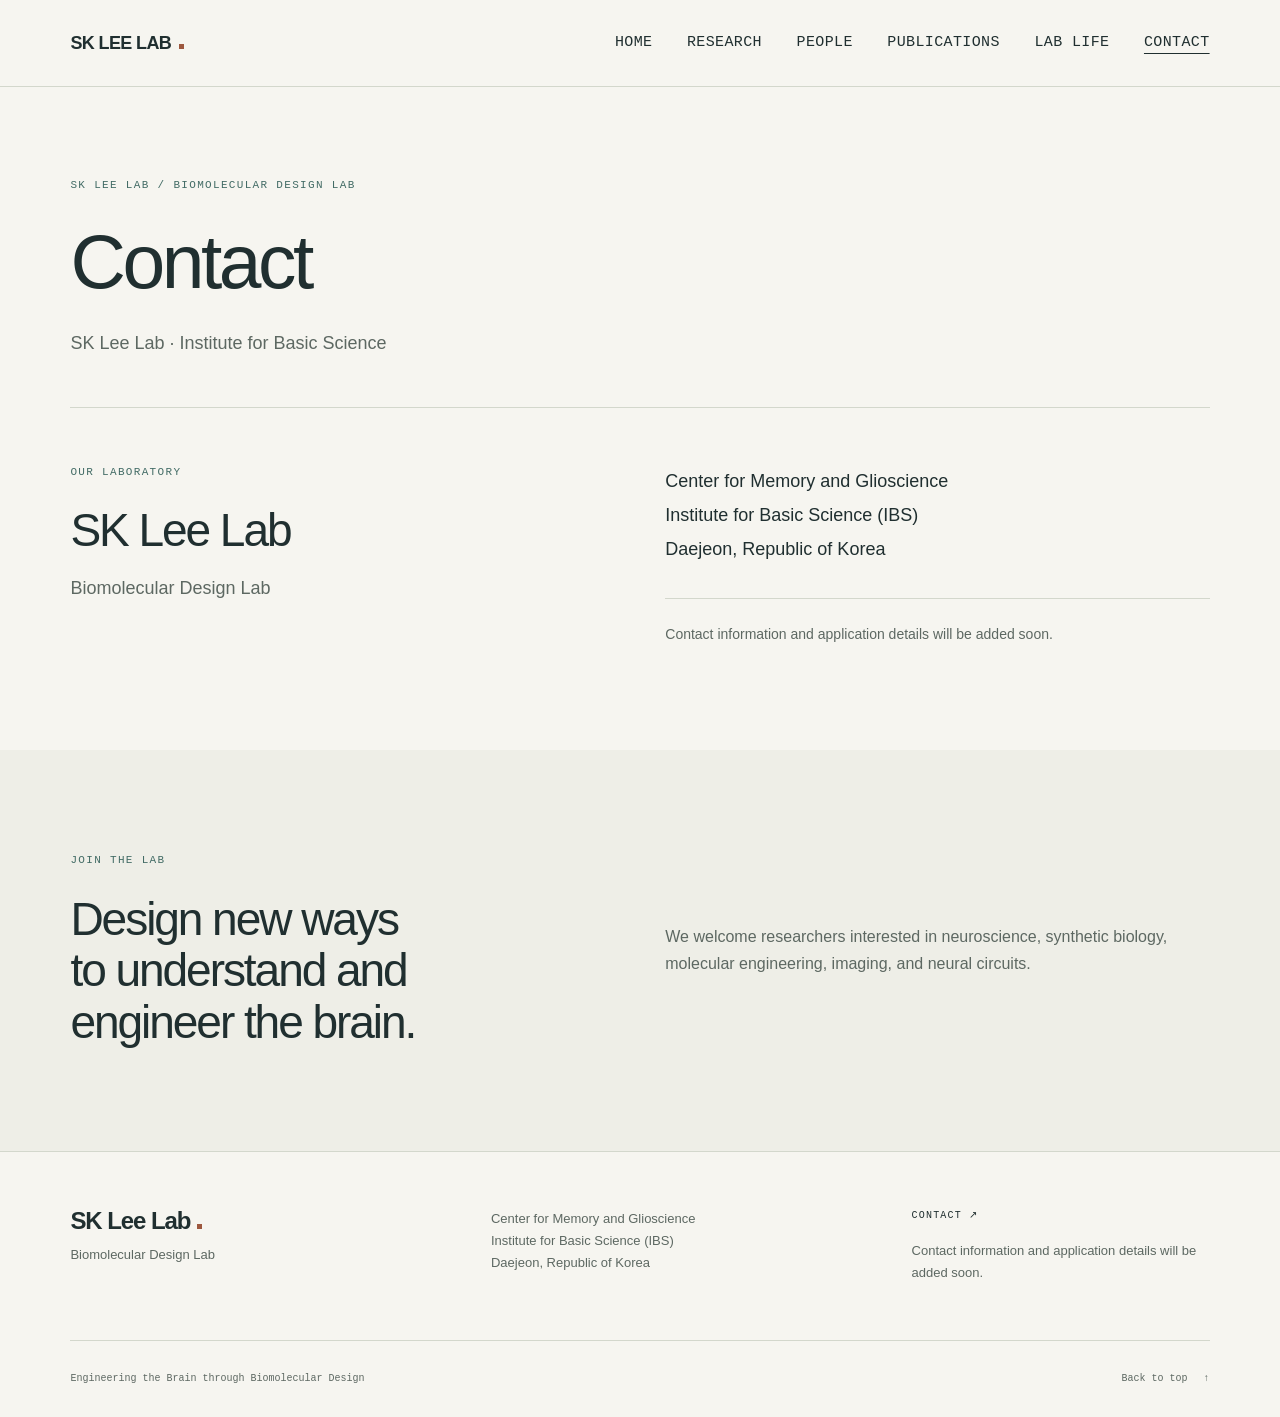
==== contact.html @ f3ffe291 "Publish six-page SK Lee Lab website" ====
<!doctype html>
<html lang="en">
  <head>
    <meta charset="utf-8">
    <meta name="viewport" content="width=device-width, initial-scale=1">
    <meta name="description" content="SK Lee Lab, Biomolecular Design Lab, Center for Memory and Glioscience, Institute for Basic Science (IBS), Daejeon, Republic of Korea.">
    <meta name="theme-color" content="#f6f5f0">
    <title>Contact | SK Lee Lab</title>
    <link rel="stylesheet" href="css/style.css">
  </head>
  <body id="top">
    <a class="skip-link" href="#main-content">Skip to content</a>
    <header class="site-header">
      <div class="container header-inner">
        <a class="wordmark" href="index.html" aria-label="SK Lee Lab home">SK LEE LAB<span class="brand-dot" aria-hidden="true"></span></a>
        <nav aria-label="Main navigation">
          <ul class="nav-list">
            <li><a href="index.html">Home</a></li>
            <li><a href="research.html">Research</a></li>
            <li><a href="people.html">People</a></li>
            <li><a href="publications.html">Publications</a></li>
            <li><a href="lab-life.html">Lab Life</a></li>
            <li><a href="contact.html" aria-current="page">Contact</a></li>
          </ul>
        </nav>
      </div>
    </header>

    <main id="main-content" tabindex="-1">
      <header class="page-intro container">
        <p class="eyebrow section-label">SK Lee Lab / Biomolecular Design Lab</p>
        <h1>Contact</h1>
        <p class="page-intro-description">SK Lee Lab · Institute for Basic Science</p>
      </header>

      <section class="section contact-section container" aria-labelledby="contact-title">
        <div class="editorial-grid">
          <div><p class="eyebrow section-label">Our laboratory</p><h2 id="contact-title">SK Lee Lab</h2><p class="contact-lab-name">Biomolecular Design Lab</p></div>
          <div class="contact-information">
            <address>Center for Memory and Glioscience<br>Institute for Basic Science (IBS)<br>Daejeon, Republic of Korea</address>
            <p class="contact-note">Contact information and application details will be added soon.</p>
          </div>
        </div>
      </section>
      <section class="section contact-join" aria-labelledby="contact-join-title">
        <div class="container editorial-grid">
          <div><p class="eyebrow section-label">Join the lab</p><h2 id="contact-join-title">Design new ways to understand and engineer the brain.</h2></div>
          <p>We welcome researchers interested in neuroscience, synthetic biology, molecular engineering, imaging, and neural circuits.</p>
        </div>
      </section>
    </main>

    <footer class="site-footer" id="site-footer" aria-labelledby="footer-title">
      <div class="container footer-grid">
        <div><h2 id="footer-title">SK Lee Lab<span class="brand-dot" aria-hidden="true"></span></h2><p>Biomolecular Design Lab</p></div>
        <address>Center for Memory and Glioscience<br>Institute for Basic Science (IBS)<br>Daejeon, Republic of Korea</address>
        <div class="footer-contact"><p class="eyebrow"><a href="contact.html">Contact <span aria-hidden="true">↗</span></a></p><p>Contact information and application details will be added soon.</p></div>
      </div>
      <div class="container footer-bottom"><p>Engineering the Brain through Biomolecular Design</p><a href="#top">Back to top <span aria-hidden="true">↑</span></a></div>
    </footer>
  </body>
</html>
---- css/style.css ----
/* 1. Design tokens and document defaults */
:root {
  color-scheme: light;
  --paper: #f6f5f0;
  --paper-deep: #eeeee7;
  --ink: #202f30;
  --muted: #5d6862;
  --line: #d3d7cc;
  --teal: #426b65;
  --clay: #9d583f;
  --lab-mark-size: 5px;
  --olive: #69724b;
  --dark: #203332;
  --font-sans: "Segoe UI", -apple-system, BlinkMacSystemFont, Arial, sans-serif;
  --font-mono: "SFMono-Regular", Consolas, "Liberation Mono", monospace;
  --page-gutter: clamp(1.25rem, 5.5vw, 6rem);
  --section-space: clamp(4.5rem, 8vw, 8rem);
  --anchor-offset: 7rem;
  font-family: var(--font-sans);
  color: var(--ink);
  background: var(--paper);
  font-synthesis: none;
}

*, *::before, *::after { box-sizing: border-box; }
html { scroll-behavior: smooth; scroll-padding-top: var(--anchor-offset); }
body { margin: 0; font-size: 1rem; line-height: 1.7; }
::selection { color: var(--paper); background: var(--teal); }
h1, h2, h3, p, figure, dl, dd { margin: 0; }
h1, h2, h3 { text-wrap: balance; }
h1, h2 { font-weight: 400; letter-spacing: -0.045em; line-height: 1.12; }
h2 { font-size: clamp(2.1rem, 3.6vw, 3.25rem); }
h3 { font-weight: 500; line-height: 1.3; }
p { text-wrap: pretty; }
a { color: inherit; text-decoration: none; }
a, summary { -webkit-tap-highlight-color: transparent; touch-action: manipulation; }
a:focus-visible, summary:focus-visible { outline: 2px solid var(--clay); outline-offset: 6px; }
svg { display: block; max-width: 100%; height: auto; }
sup { font-size: 0.7em; }

/* 2. Shared layout and typography */
.container { width: min(100% - var(--page-gutter) * 2, 1320px); margin-inline: auto; }
.section { padding-block: var(--section-space); }
.eyebrow { font-family: var(--font-mono); font-size: 0.6875rem; line-height: 1.6; font-weight: 400; letter-spacing: 0.12em; text-transform: uppercase; }
.section-label { margin-bottom: 1.5rem; color: var(--teal); }
.editorial-grid { display: grid; grid-template-columns: 0.95fr 1.05fr; gap: clamp(3rem, 8vw, 8rem); }
.prose p + p { margin-top: 1.25rem; }
.prose p { color: var(--muted); }
.text-link { display: inline-flex; align-items: center; justify-content: space-between; gap: 1.75rem; width: fit-content; min-height: 44px; padding-block: 0.65rem; border-bottom: 1px solid currentColor; font-family: var(--font-mono); font-size: 0.6875rem; font-weight: 500; line-height: 1.5; letter-spacing: 0.07em; text-transform: uppercase; transition: color 160ms ease; }
.text-link span, .button span { font-family: var(--font-sans); font-size: 1.25rem; font-weight: 400; line-height: 1; }
.text-link:hover { color: var(--clay); }
.button { display: inline-flex; align-items: center; justify-content: space-between; gap: 2rem; min-height: 48px; padding: 0.85rem 1.35rem; border: 1px solid transparent; font-family: var(--font-mono); font-size: 0.6875rem; line-height: 1.5; letter-spacing: 0.07em; text-transform: uppercase; transition: background-color 160ms ease, color 160ms ease; }
.button-dark { color: var(--paper); background: var(--ink); }
.button-dark:hover { background: var(--teal); }
.button-light { color: var(--dark); background: var(--paper); }
.button-light:hover { background: #d9e1d2; }
.button-row { display: flex; flex-wrap: wrap; align-items: center; gap: 1rem 1.75rem; margin-top: 2rem; }
.skip-link { position: fixed; top: 0.75rem; left: 1rem; z-index: 20; padding: 0.75rem 1rem; color: var(--paper); background: var(--ink); transform: translateY(-180%); }
.skip-link:focus { transform: translateY(0); }

/* 3. Header: all anchor links stay available without JavaScript */
.site-header { position: sticky; top: 0; z-index: 10; background: var(--paper); border-bottom: 1px solid var(--line); }
.header-inner { display: flex; align-items: center; justify-content: space-between; gap: 2rem; min-height: 86px; }
.wordmark { display: inline-flex; align-items: baseline; gap: 0.4rem; padding-block: 0.5rem; font-size: 1.125rem; font-weight: 650; line-height: 1.5; letter-spacing: -0.035em; white-space: nowrap; }
/* The rust square marks the lab identity, its philosophy, and engineered interfaces. */
.brand-dot { display: inline-block; width: var(--lab-mark-size); height: var(--lab-mark-size); flex-shrink: 0; margin-left: 0.1rem; background: var(--clay); }
.nav-list { display: flex; flex-wrap: wrap; gap: clamp(1.1rem, 2.7vw, 2.5rem); margin: 0; padding: 0; list-style: none; }
.nav-list a { display: flex; align-items: center; min-height: 44px; font-family: var(--font-mono); font-size: 0.6875rem; letter-spacing: 0.055em; text-transform: uppercase; transition: color 160ms ease; }
.nav-list a:hover { color: var(--clay); }

/* 4. Hero and original cellular illustration */
.hero { display: flex; flex-direction: column; justify-content: space-between; min-height: calc(100vh - 86px); min-height: calc(100svh - 86px); }
.hero-layout { --figure-overlap: clamp(0rem, calc(8vw - 5rem), 3rem); flex: 1; display: grid; grid-template-columns: minmax(0, 1.7fr) minmax(0, 1fr); align-items: center; gap: 0; padding-block: clamp(3rem, 5vw, 5.5rem); }
.hero-copy { position: relative; z-index: 1; min-width: 0; }
.hero-copy > .eyebrow { display: flex; align-items: center; gap: 0.75rem; margin-bottom: 1.75rem; color: var(--muted); }
.tiny-line { width: 1.5rem; height: 1px; flex-shrink: 0; background: var(--teal); }
.hero h1 { font-size: clamp(3rem, 4.05vw, 4.125rem); line-height: 1.12; }
.headline-primary { display: block; }
.headline-secondary { display: block; color: var(--teal); }
.hero-description { max-width: 28rem; margin-top: 2rem; color: var(--muted); font-size: 1.0625rem; line-height: 1.7; }
.hero-copy > .text-link { margin-top: 1.5rem; }
.hero-figure { width: calc(100% + var(--figure-overlap)); min-width: 0; margin-left: calc(-1 * var(--figure-overlap)); padding-top: 4rem; }
.network-art { width: 100%; }
.interface-mark { fill: var(--clay); }
.art-label { font-family: var(--font-mono); font-size: 9px; letter-spacing: 1px; }
figcaption { display: flex; gap: 0.75rem; align-items: baseline; color: var(--muted); font-family: var(--font-mono); font-size: 0.625rem; line-height: 1.6; }
.hero-figure figcaption { justify-content: center; margin-top: 0.5rem; }
.figure-index { flex-shrink: 0; letter-spacing: 0.05em; }
.hero-bottom { display: flex; justify-content: space-between; align-items: center; gap: 1.5rem; padding-block: 1.35rem; border-top: 1px solid var(--line); font-family: var(--font-mono); font-size: 0.625rem; line-height: 1.6; letter-spacing: 0.1em; text-transform: uppercase; }
.hero-philosophy { display: flex; flex-wrap: wrap; align-items: center; gap: 0.75rem 2.25rem; }
.philosophy-label { display: flex; align-items: center; gap: 0.65rem; color: var(--muted); font-size: 0.5625rem; }
.philosophy-label .brand-dot { margin: 0; }
.philosophy-sequence { display: flex; align-items: center; gap: clamp(0.65rem, 1.6vw, 1.5rem); font-size: 0.6875rem; letter-spacing: 0.1em; }
.philosophy-sequence .sequence-arrow { color: var(--clay); font-size: 1rem; line-height: 1; }
.hero-bottom a { display: flex; align-items: center; gap: 1rem; min-height: 44px; color: var(--muted); }

/* 5. Vision and Visualize → Control → Remodel progression */
.vision-section { background: var(--paper-deep); }
.vision-copy { padding-top: 2.5rem; }
.vision-copy .lead { color: var(--ink); font-size: 1.25rem; line-height: 1.65; }
.philosophy-list { display: grid; grid-template-columns: repeat(3, minmax(0, 1fr)); gap: 2.5rem; margin: 3.5rem 0 0; padding: 0; list-style: none; }
.philosophy-item { --concept-color: var(--teal); display: flex; flex-direction: column; border-top: 2px solid var(--concept-color); padding-top: 1.15rem; }
.philosophy-item.control { --concept-color: var(--olive); }
.philosophy-item.remodel { --concept-color: var(--clay); }
.concept-top { display: flex; justify-content: space-between; align-items: center; margin-bottom: 1.8rem; color: var(--concept-color); }
.concept-number { font-family: var(--font-mono); font-size: 0.75rem; }
.progress-arrow, .concept-end { font-size: 1.5rem; line-height: 1; }
.philosophy-item h3 { color: var(--concept-color); font-size: 1.05rem; font-weight: 600; letter-spacing: 0.09em; text-transform: uppercase; }
.philosophy-item .concept-claim { margin-top: 0.85rem; margin-bottom: 1rem; color: var(--ink); font-size: 1.45rem; letter-spacing: -0.025em; }
.philosophy-item > p { color: var(--muted); font-size: 0.9375rem; }
.example-list { display: flex; flex-direction: column; gap: 0.6rem; margin: 1.75rem 0 0; padding: 0; list-style: none; }
.example-list li { display: flex; align-items: baseline; gap: 0.65rem; font-family: var(--font-mono); font-size: 0.875rem; }
.example-list li::before { content: "+"; color: var(--concept-color); }
.research-category { margin: 0; color: var(--concept-color); font-size: 1rem; font-weight: 600; line-height: 1.5; }
.research-subcategories { display: grid; gap: 1rem; margin-top: 1rem; padding-left: 0.875rem; border-left: 1px solid var(--line); }
.research-subcategories dt { color: var(--muted); font-size: 0.75rem; line-height: 1.5; letter-spacing: 0.04em; text-transform: uppercase; }
.research-subcategories dd { margin-top: 0.25rem; font-size: 0.875rem; line-height: 1.6; }

/* 6. Featured SynTrogo research */
.featured-section { color: var(--paper); background: var(--dark); }
.featured-section .section-label { color: #bbccb9; }
.featured-section h2 { max-width: 55rem; font-size: clamp(2.4rem, 4.5vw, 4.5rem); }
.featured-section h2 span { color: #b3c5a5; }
.featured-grid { display: grid; grid-template-columns: 1.2fr 1fr; gap: clamp(2.5rem, 6vw, 6rem); align-items: center; margin-top: 3.5rem; }
.synapse-figure { min-width: 0; }
.synapse-figure svg { width: 100%; }
.synapse-figure figcaption { margin-top: 1.5rem; color: #b6c4ba; }
.schematic-label { font-family: var(--font-mono); font-size: 11px; letter-spacing: 0.6px; }
.featured-copy h3 { margin-bottom: 1.5rem; font-size: 1.5rem; letter-spacing: -0.025em; }
.featured-copy h3 span { display: block; margin-top: 0.3rem; color: #b3c5a5; }
.featured-copy p { color: #c6d1c8; font-size: 0.9375rem; }
.featured-copy .link-note { margin-top: 1rem; color: #b6c4ba; font-size: 0.75rem; }
.featured-section .text-link:hover { color: #dfb194; }
.featured-section a:focus-visible { outline-color: #dfb194; }

/* 7. Biological scales */
.section-heading-row { display: grid; grid-template-columns: 1fr 1fr; gap: 4rem; align-items: end; }
.section-heading-row > p { max-width: 36rem; color: var(--muted); }
.scale-list { display: grid; grid-template-columns: repeat(6, minmax(0, 1fr)); margin: 4rem 0 0; padding: 0; list-style: none; }
.scale-list li { position: relative; border-top: 1px solid var(--line); padding: 1.5rem 1.25rem 0 0; }
.scale-list li::before { content: ""; position: absolute; top: -4px; left: 0; width: 7px; height: 7px; border-radius: 50%; background: var(--teal); }
.scale-list li:not(:last-child)::after { content: "→"; position: absolute; right: 1.1rem; top: -0.9rem; padding-inline: 0.35rem; color: var(--teal); background: var(--paper); font-size: 1rem; }
.scale-index { color: var(--muted); font-family: var(--font-mono); font-size: 0.625rem; }
.scale-list h3 { margin-top: 1.1rem; font-size: 0.75rem; font-weight: 600; letter-spacing: 0.06em; text-transform: uppercase; }
.scale-list p { max-width: 10rem; margin-top: 0.55rem; color: var(--muted); font-size: 0.8125rem; }

/* 8. Editorial technology and publication lists */
.technologies-section { border-block: 1px solid var(--line); background: var(--paper-deep); }
.technology-list > div { padding-block: 1.6rem; border-top: 1px solid #c7cdbf; }
.technology-list > div:first-child { padding-top: 0; border-top: 0; }
.technology-list > div:last-child { padding-bottom: 0; }
.technology-list dt { display: flex; gap: 1.5rem; align-items: baseline; font-size: clamp(1.1rem, 2vw, 1.5rem); line-height: 1.4; letter-spacing: -0.025em; }
.technology-number { width: 1.25rem; flex-shrink: 0; color: var(--teal); font-family: var(--font-mono); font-size: 0.625rem; letter-spacing: 0; }
.technology-list dd { margin-top: 0.45rem; margin-left: 2.75rem; color: var(--muted); font-size: 0.875rem; }
.publication-note { margin-top: 1rem; color: var(--muted); font-size: 0.8125rem; }
/* Keep the archive controls visible while the document's publication list scrolls. */
.publication-document { --publication-header-height: 87px; --publication-toolbar-height: 280px; scroll-padding-top: calc(var(--publication-header-height) + var(--publication-toolbar-height) + 20px); }
.publication-toolbar { position: sticky; top: var(--publication-header-height); z-index: 5; padding-top: 1rem; background: var(--paper); }
.publications-section .book-chapters-section { padding-block: var(--section-space) 0; }
.publication-years { display: flex; flex-wrap: wrap; gap: 0.25rem 1.5rem; margin-top: 1.75rem; padding-block: 1rem; border-block: 1px solid var(--line); }
.publication-years a { display: inline-flex; align-items: center; min-height: 44px; color: var(--teal); font-family: var(--font-mono); font-size: 0.875rem; }
.publication-years a:hover { color: var(--clay); text-decoration: underline; text-underline-offset: 0.3em; }
.publication-year-group { display: grid; grid-template-columns: 5rem minmax(0, 1fr); gap: 2rem; margin-top: 3rem; }
.publication-year-heading { margin: 0; padding-top: 1.6rem; color: var(--teal); font-family: var(--font-mono); font-size: 1.125rem; font-weight: 400; line-height: 1.5; }
.citation-list { margin: 0; padding: 0; list-style: none; }
.citation-list > li { display: grid; grid-template-columns: 2rem minmax(0, 1fr); gap: 1rem; padding-block: 1.5rem; border-top: 1px solid var(--line); }
.citation-list > li:last-child { border-bottom: 1px solid var(--line); }
.citation-number { padding-top: 0.25rem; color: var(--muted); font-family: var(--font-mono); font-size: 0.8125rem; }
.citation-content h4 { margin: 0; font-size: 1.1875rem; font-weight: 500; letter-spacing: -0.015em; line-height: 1.5; overflow-wrap: anywhere; }
.citation-content h4 a { text-decoration: underline; text-decoration-color: var(--line); text-decoration-thickness: 1px; text-underline-offset: 0.2em; }
.citation-content h4 a:hover { color: var(--teal); text-decoration-color: currentColor; }
.citation-authors { margin-top: 0.75rem; color: var(--muted); font-size: 0.9375rem; line-height: 1.75; }
.citation-journal { margin-top: 0.45rem; color: var(--teal); font-size: 0.9375rem; }
.citation-note { margin-top: 0.75rem; color: var(--clay); font-family: var(--font-mono); font-size: 0.8125rem; }
.book-chapters-section { padding-top: 0; }
.publication-list { margin: 2.5rem 0 1.75rem; padding: 0; list-style: none; }
.publication-list li { display: grid; grid-template-columns: 4rem 1.5fr 0.85fr 7.5rem; gap: 2rem; align-items: baseline; border-top: 1px solid var(--line); padding-block: 1.75rem; }
.publication-list li:last-child { border-bottom: 1px solid var(--line); }
.publication-year { color: var(--teal); font-family: var(--font-mono); font-size: 0.8125rem; }
.publication-list h3 { font-size: 1.125rem; line-height: 1.45; letter-spacing: -0.02em; }
.publication-list p { color: var(--muted); font-size: 0.875rem; font-style: italic; }
.publication-status { color: var(--muted); font-family: var(--font-mono); font-size: 0.625rem; }
.placeholder-details summary { cursor: pointer; list-style: none; }
.placeholder-details summary::-webkit-details-marker { display: none; }
.placeholder-details summary::marker { content: ""; }
.placeholder-details > p { max-width: 36rem; margin-top: 1rem; padding-left: 1rem; border-left: 2px solid var(--line); color: var(--muted); font-size: 0.875rem; }
.placeholder-details[open] summary span { transform: rotate(90deg); }
#technology-syntrogo:target, #publication-syntrogo:target { outline: 2px solid var(--teal); outline-offset: 8px; }

/* 9. Team, recruitment, and footer */
.pi-grid { display: grid; grid-template-columns: minmax(0, 0.65fr) minmax(0, 1.6fr); gap: clamp(2.5rem, 6vw, 6rem); align-items: start; }
.pi-portrait { max-width: 22rem; }
.pi-copy .section-label { font-size: 0.8125rem; letter-spacing: 0.055em; }
.pi-position { margin-top: 1.25rem; color: var(--teal); font-size: 1.125rem; font-weight: 500; }
.pi-affiliation { margin-top: 0.4rem; color: var(--muted); }
.pi-bio { max-width: 46rem; margin-top: 1.5rem; color: var(--muted); }
.pi-background { display: grid; grid-template-columns: 1fr 1.25fr; gap: 2rem; margin-top: 2rem; padding-top: 1.5rem; border-top: 1px solid var(--line); }
.pi-background h3 { font-size: 1rem; }
.pi-timeline { margin-top: 1.25rem; }
.pi-timeline > div + div { margin-top: 1rem; }
.pi-timeline dt { color: var(--teal); font-family: var(--font-mono); font-size: 0.8125rem; }
.pi-timeline dd { margin-top: 0.25rem; font-size: 0.9375rem; }
.pi-timeline dd span { display: block; color: var(--muted); font-size: 0.875rem; }
.member-profile h3 { font-size: 1.125rem; }
.member-role { margin-top: 0.5rem; color: var(--teal); font-size: 0.875rem; font-weight: 500; }
.member-research { margin-top: 0.75rem; color: var(--muted); font-size: 0.875rem; font-weight: 400; line-height: 1.65; }
.alumni-list { margin: 0; padding: 0; list-style: none; }
.alumni-list li { display: flex; flex-wrap: wrap; justify-content: space-between; gap: 0.25rem 1.5rem; padding-block: 1rem; border-top: 1px solid var(--line); }
.alumni-list li:last-child { border-bottom: 1px solid var(--line); }
.alumni-list li span:last-child { color: var(--muted); font-size: 0.875rem; }
.team-section { background: var(--paper-deep); }
.member-introduction > p { color: var(--muted); }
.member-grid { display: grid; grid-template-columns: repeat(4, minmax(0, 1fr)); gap: 3rem 2rem; margin: 3rem 0 0; padding: 0; list-style: none; }
.member-portrait { display: block; width: 100%; height: auto; aspect-ratio: 4 / 5; object-fit: cover; object-position: center top; background: var(--paper); }
.member-profile figcaption { display: block; margin-top: 1rem; padding-top: 0.75rem; border-top: 1px solid var(--line); color: var(--ink); font-family: var(--font-sans); font-size: 1.125rem; font-weight: 500; line-height: 1.5; }
.team-grid { display: grid; grid-template-columns: 1.15fr 1fr; gap: clamp(3rem, 7vw, 7rem); align-items: center; }
.team-photo-placeholder { position: relative; display: grid; place-items: center; width: 100%; min-width: 0; min-height: 370px; aspect-ratio: 4 / 3; padding: 2rem; border: 1px solid #ccd2c5; background: #e3e7dd; text-align: center; }
.photo-placeholder-content { display: flex; flex-direction: column; align-items: center; gap: 1.5rem; }
.photo-placeholder-content .eyebrow { color: var(--teal); }
.photo-title { color: #526654; font-size: clamp(1.75rem, 2.6vw, 2.5rem); letter-spacing: -0.035em; line-height: 1.2; }
.photo-note { color: #596651; font-family: var(--font-mono); font-size: 0.625rem; line-height: 1.7; }
.photo-corner { position: absolute; width: 1.5rem; height: 1.5rem; border-color: #9baa94; border-style: solid; }
.corner-top { top: 1.25rem; left: 1.25rem; border-width: 1px 0 0 1px; }
.corner-bottom { right: 1.25rem; bottom: 1.25rem; border-width: 0 1px 1px 0; }
.team-copy > p:not(.eyebrow) { margin-top: 1.5rem; color: var(--muted); }
.team-copy .placeholder-details { margin-top: 1.5rem; }
.join-section h2 { max-width: 60rem; font-size: clamp(2.5rem, 5vw, 4.75rem); }
.join-section h2 span { color: var(--teal); }
.join-bottom { display: flex; justify-content: space-between; align-items: end; gap: 3rem; margin-top: 2rem; }
.join-bottom > p { max-width: 35rem; color: var(--muted); }
.join-bottom > .button { flex-shrink: 0; }
.site-footer { padding-top: 3.5rem; border-top: 1px solid var(--line); }
.footer-grid { display: grid; grid-template-columns: 1fr 1fr 0.8fr; gap: 3rem; padding-bottom: 3.5rem; }
.footer-grid h2 { margin-bottom: 0.6rem; font-size: 1.5rem; font-weight: 600; }
.footer-grid .brand-dot { margin-left: 0.4rem; }
.footer-grid p, .footer-grid address { color: var(--muted); font-size: 0.8125rem; font-style: normal; }
.footer-contact .eyebrow { margin-bottom: 0.75rem; color: var(--ink); font-size: 0.625rem; }
.footer-bottom { display: flex; align-items: center; justify-content: space-between; gap: 2rem; border-top: 1px solid var(--line); padding-block: 1rem; color: var(--muted); font-family: var(--font-mono); font-size: 0.625rem; }
.footer-bottom a { display: inline-flex; align-items: center; gap: 1rem; min-height: 44px; white-space: nowrap; }

/* 10. Interior pages: shared navigation, introductions, and editorial content */
.nav-list a[aria-current="page"] { text-decoration: underline; text-decoration-thickness: 1px; text-underline-offset: 0.45em; }
.page-intro { padding-block: clamp(4rem, 7vw, 6.5rem) 3rem; border-bottom: 1px solid var(--line); }
.page-intro h1 { font-size: clamp(3rem, 6vw, 5rem); }
.page-intro-description { max-width: 42rem; margin-top: 1.5rem; color: var(--muted); font-size: 1.125rem; }
.page-intro + .section { padding-top: 3.5rem; }
.platform-list { margin: 3rem 0 0; padding: 0; list-style: none; }
.platform-row { display: grid; grid-template-columns: 0.9fr 1.1fr; gap: clamp(2rem, 6vw, 6rem); padding-block: 2.5rem; border-top: 1px solid var(--line); }
.platform-row:last-child { padding-bottom: 0; }
.platform-heading { display: flex; align-items: baseline; gap: 1rem; }
.platform-heading h3 { font-size: clamp(1.5rem, 2.5vw, 2rem); font-weight: 400; letter-spacing: -0.025em; }
#technology-syntrogo .platform-heading h3 { color: var(--clay); }
#technology-synapshot .platform-heading h3 { color: var(--teal); }
#technology-optogenetics .platform-heading h3 { color: var(--olive); }
.platform-copy > p { color: var(--muted); }
.platform-copy > p + p { margin-top: 1rem; }
.platform-copy .platform-summary { color: var(--ink); font-size: 1.125rem; }
.platform-copy .text-link { margin-top: 1rem; font-size: 0.8125rem; letter-spacing: 0.035em; }
.platform-copy .research-subcategories { margin-top: 1.5rem; font-family: var(--font-mono); }
.platform-row:target, #publication-synapshot:target { outline: 2px solid var(--teal); outline-offset: 8px; }
.profile-placeholder { margin-top: 2rem; padding-top: 1.5rem; border-top: 1px solid var(--line); }
.profile-placeholder h3 { font-size: 1rem; }
.profile-placeholder p { margin-top: 0.5rem; color: var(--muted); font-size: 0.875rem; }
.contact-lab-name { margin-top: 1rem; color: var(--muted); font-size: 1.125rem; }
.contact-information address { font-size: 1.125rem; font-style: normal; line-height: 1.9; }
.contact-note { margin-top: 2rem; padding-top: 1.5rem; border-top: 1px solid var(--line); color: var(--muted); font-size: 0.875rem; }
.contact-join { background: var(--paper-deep); }
.contact-join .editorial-grid > p { align-self: center; color: var(--muted); }
.footer-contact a { display: inline-block; padding-bottom: 0.25rem; }
.footer-contact a:hover { text-decoration: underline; text-underline-offset: 0.3em; }

/* 11. Lab Life: real image slots and captions, with no invented events */
.gallery-introduction { max-width: 38rem; margin-top: 1.25rem; color: var(--muted); }
.gallery-grid { display: grid; grid-template-columns: repeat(3, minmax(0, 1fr)); gap: 3rem 2rem; margin-top: 3rem; }
.gallery-placeholder, .gallery-image { width: 100%; aspect-ratio: 4 / 3; }
.gallery-placeholder { position: relative; display: grid; place-items: center; padding: 1.5rem; border: 1px solid var(--line); background: var(--paper-deep); color: var(--muted); font-family: var(--font-mono); font-size: 0.75rem; text-align: center; }
.gallery-index { position: absolute; top: 1rem; left: 1rem; color: var(--teal); }
.gallery-placeholder .brand-dot { position: absolute; right: 1rem; bottom: 1rem; }
.gallery-image { display: block; height: auto; object-fit: cover; }
.gallery-caption { display: block; margin-top: 1rem; font-family: var(--font-sans); font-size: 0.875rem; }
.gallery-caption h3 { color: var(--ink); font-size: 1.125rem; }
.gallery-caption p { margin-top: 0.4rem; color: var(--muted); }

/* 12. Responsive layouts */
@media (min-width: 761px) {
  /* Lift the composition into the upper hero while leaving its bottom bar in place. */
  .hero-copy, .hero-figure { transform: translateY(-100px); }
  .hero-figure .network-art { transform: scale(1.12); transform-origin: center; }

  /* Desktop reading sizes; preserve the existing layout, gaps, and margins. */
  .nav-list a { font-size: 15px; letter-spacing: 0.025em; }
  .hero-copy > .eyebrow { font-size: 14px; line-height: 1.1rem; letter-spacing: 0.06em; }
  .hero-copy > .text-link { font-size: 14px; letter-spacing: 0.035em; }
  .hero-figure figcaption { font-size: 12px; line-height: 1rem; letter-spacing: -0.01em; }
  .hero-figure .figure-index { letter-spacing: 0.025em; }

  /* Counter the SVG viewBox and 1.12 scale so labels render at 12px on screen. */
  .hero-figure { container-type: inline-size; }
  .hero-figure .network-art { overflow: visible; }
  .hero-figure .art-label {
    font-size: clamp(13px, calc(52px - 2.7vw), 28px);
    font-size: calc(12px * 600 / (100cqw / 1px) / 1.12);
    letter-spacing: -0.04em;
  }
}

@media (min-width: 1600px) {
  .hero { min-height: min(100svh - 86px, 1000px); }
}

@media (max-width: 1000px) {
  .pi-background { grid-template-columns: 1fr; }
  .member-grid { grid-template-columns: repeat(2, minmax(0, 1fr)); }
  .gallery-grid { grid-template-columns: repeat(2, minmax(0, 1fr)); }
  .hero h1 { font-size: clamp(2.5rem, 4.65vw, 3rem); }
  .hero-description { font-size: 1rem; }
  .editorial-grid { gap: 3rem; }
  .philosophy-list { gap: 1.5rem; }
  .featured-grid { grid-template-columns: 1fr 1fr; gap: 2.5rem; }
  .section-heading-row { gap: 2.5rem; }
  .scale-list h3 { font-size: 0.625rem; }
  .scale-list p { font-size: 0.75rem; }
  .publication-list li { grid-template-columns: 3rem 1.5fr 1fr; gap: 1.5rem; }
  .publication-status { grid-column: 2 / -1; }
  .team-grid { gap: 2.5rem; }
  .team-photo-placeholder { min-height: 320px; }
}

@media (max-width: 760px) {
  .publication-year-group { grid-template-columns: 1fr; gap: 1rem; }
  .publication-year-heading { padding-top: 0; }
  .citation-list > li { grid-template-columns: 1.5rem minmax(0, 1fr); gap: 0.75rem; }
  .citation-content h4 { font-size: 1.0625rem; }
  .pi-grid { grid-template-columns: 1fr; }
  .platform-row { grid-template-columns: 1fr; gap: 1.25rem; }
  :root { --anchor-offset: 8.5rem; }
  .header-inner { flex-direction: column; align-items: flex-start; justify-content: center; gap: 0.25rem; padding-top: 0.6rem; padding-bottom: 0.35rem; }
  .wordmark { font-size: 1rem; padding: 0; }
  .header-inner nav { width: 100%; }
  .nav-list { justify-content: space-between; gap: 0.5rem; }
  .nav-list a { font-size: 0.625rem; letter-spacing: 0; }
  .hero { min-height: auto; }
  .hero-layout { grid-template-columns: 1fr; gap: 1.5rem; padding-top: 3rem; padding-bottom: 2rem; }
  .hero h1 { max-width: 38rem; font-size: clamp(2.5rem, 7.2vw, 3.75rem); }
  .hero-description { max-width: 30rem; }
  .hero-figure { width: 100%; max-width: 440px; margin-inline: auto; padding-top: 0; }
  .hero-bottom { flex-wrap: wrap; gap: 0.25rem 1.5rem; }
  .hero-philosophy { flex-direction: column; align-items: flex-start; gap: 0.65rem; }
  .editorial-grid, .featured-grid, .section-heading-row, .team-grid { grid-template-columns: 1fr; gap: 2.5rem; }
  .vision-copy { padding-top: 0; }
  .philosophy-list { grid-template-columns: 1fr; gap: 2.75rem; }
  .philosophy-item { display: grid; grid-template-columns: 1fr; }
  .concept-top { margin-bottom: 1.25rem; }
  .progress-arrow { transform: rotate(90deg); }
  .example-list { margin-top: 1.5rem; }
  .featured-grid { margin-top: 2.5rem; }
  .synapse-figure { max-width: 560px; }
  .featured-copy h3 span { display: inline; }
  .scale-list { grid-template-columns: 1fr; margin-top: 3rem; margin-left: 0.25rem; }
  .scale-list li { display: grid; grid-template-columns: 2rem 1fr; gap: 0 1rem; padding: 0 0 2.25rem 1.75rem; border-top: 0; border-left: 1px solid var(--line); }
  .scale-list li:last-child { padding-bottom: 0; border-left-color: transparent; }
  .scale-list li::before { top: 0.6rem; left: -4px; }
  .scale-list li:not(:last-child)::after { content: "↓"; top: auto; right: auto; left: -0.5rem; bottom: 0.65rem; padding: 0.15rem; line-height: 1; }
  .scale-index { align-self: center; }
  .scale-list h3 { margin: 0; font-size: 0.8125rem; }
  .scale-list p { grid-column: 2; max-width: none; margin-top: 0.35rem; font-size: 0.875rem; }
  .publication-list li { grid-template-columns: 2.75rem 1fr; gap: 0.6rem 1rem; }
  .publication-list p, .publication-status { grid-column: 2; }
  .publication-list h3 { font-size: 1.0625rem; }
  .team-photo-placeholder { order: 2; min-height: 300px; aspect-ratio: 3 / 2; }
  .join-bottom { flex-direction: column; align-items: flex-start; gap: 1.75rem; }
  .join-section h2 br { display: none; }
  .footer-grid { grid-template-columns: 1fr 1fr; gap: 2rem; }
  .footer-contact { grid-column: 1 / -1; max-width: 24rem; }
}

@media (max-width: 380px) {
  .nav-list { gap: 0.35rem; }
  .nav-list a { font-size: 0.5625rem; }
  .hero-copy > .eyebrow { font-size: 0.5625rem; }
  .hero h1 { font-size: 2.25rem; }
  .hero-bottom { font-size: 0.5625rem; }
  .footer-grid { grid-template-columns: 1fr; }
  .footer-bottom { align-items: flex-start; gap: 1rem; }
}

@media (max-width: 540px) {
  .member-grid { grid-template-columns: 1fr; gap: 2.5rem; }
  .member-profile { max-width: 22rem; margin-inline: auto; }
  .gallery-grid { grid-template-columns: 1fr; }
}

/* 13. Motion preferences: no animated figures or scroll reveals */
/* On small or short screens, keep just the year navigation pinned to leave reading room. */
@media (max-width: 760px), (max-height: 650px) {
  .publication-toolbar { display: contents; }
  .publication-toolbar .publication-years { position: sticky; top: var(--publication-header-height); z-index: 5; flex-wrap: nowrap; overflow-x: auto; background: var(--paper); }
  .publication-toolbar .publication-years a { flex-shrink: 0; }
}

@media (prefers-reduced-motion: reduce) {
  html { scroll-behavior: auto; }
  *, *::before, *::after { transition: none !important; }
}
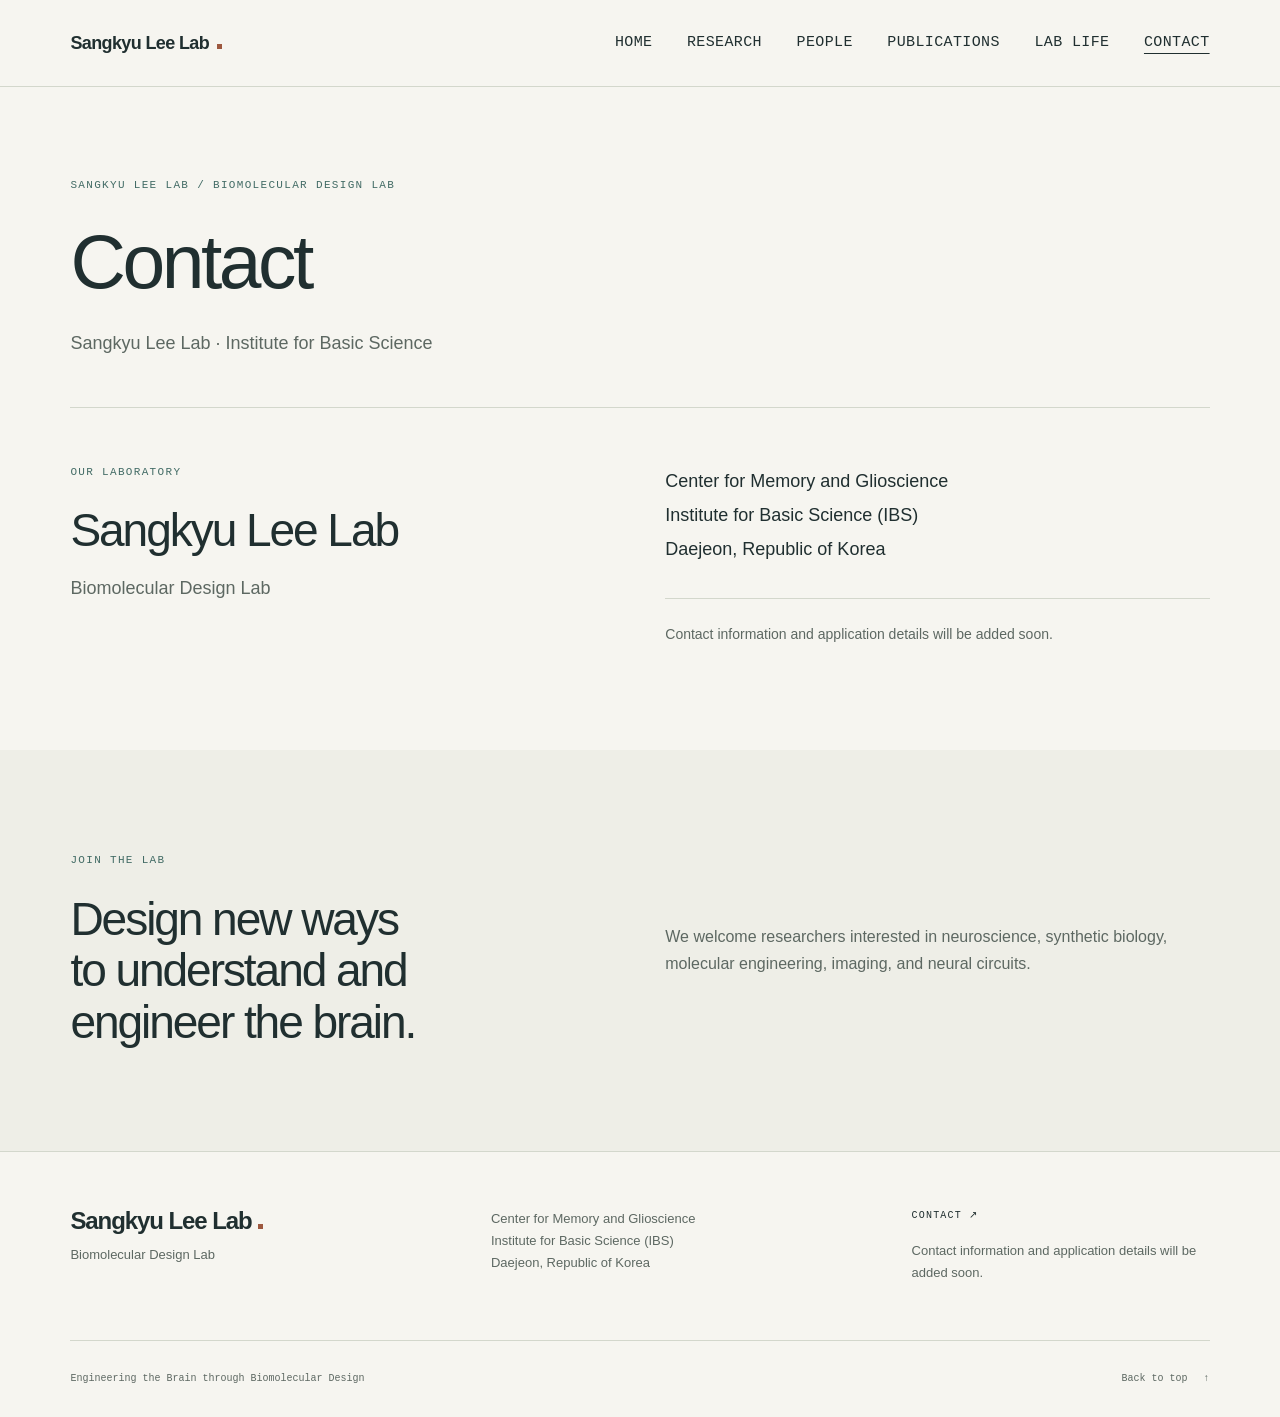
==== commit 7280b144: "Use Sangkyu Lee Lab consistently as the website name" ====
--- a/contact.html
+++ b/contact.html
@@ -3,16 +3,16 @@
   <head>
     <meta charset="utf-8">
     <meta name="viewport" content="width=device-width, initial-scale=1">
-    <meta name="description" content="SK Lee Lab, Biomolecular Design Lab, Center for Memory and Glioscience, Institute for Basic Science (IBS), Daejeon, Republic of Korea.">
+    <meta name="description" content="Sangkyu Lee Lab, Biomolecular Design Lab, Center for Memory and Glioscience, Institute for Basic Science (IBS), Daejeon, Republic of Korea.">
     <meta name="theme-color" content="#f6f5f0">
-    <title>Contact | SK Lee Lab</title>
-    <link rel="stylesheet" href="css/style.css">
+    <title>Contact | Sangkyu Lee Lab</title>
+    <link rel="stylesheet" href="css/style.css?v=20261028">
   </head>
   <body id="top">
     <a class="skip-link" href="#main-content">Skip to content</a>
     <header class="site-header">
       <div class="container header-inner">
-        <a class="wordmark" href="index.html" aria-label="SK Lee Lab home">SK LEE LAB<span class="brand-dot" aria-hidden="true"></span></a>
+        <a class="wordmark" href="index.html" aria-label="Sangkyu Lee Lab home">Sangkyu Lee Lab<span class="brand-dot" aria-hidden="true"></span></a>
         <nav aria-label="Main navigation">
           <ul class="nav-list">
             <li><a href="index.html">Home</a></li>
@@ -28,14 +28,14 @@
 
     <main id="main-content" tabindex="-1">
       <header class="page-intro container">
-        <p class="eyebrow section-label">SK Lee Lab / Biomolecular Design Lab</p>
+        <p class="eyebrow section-label">Sangkyu Lee Lab / Biomolecular Design Lab</p>
         <h1>Contact</h1>
-        <p class="page-intro-description">SK Lee Lab · Institute for Basic Science</p>
+        <p class="page-intro-description">Sangkyu Lee Lab · Institute for Basic Science</p>
       </header>
 
       <section class="section contact-section container" aria-labelledby="contact-title">
         <div class="editorial-grid">
-          <div><p class="eyebrow section-label">Our laboratory</p><h2 id="contact-title">SK Lee Lab</h2><p class="contact-lab-name">Biomolecular Design Lab</p></div>
+          <div><p class="eyebrow section-label">Our laboratory</p><h2 id="contact-title">Sangkyu Lee Lab</h2><p class="contact-lab-name">Biomolecular Design Lab</p></div>
           <div class="contact-information">
             <address>Center for Memory and Glioscience<br>Institute for Basic Science (IBS)<br>Daejeon, Republic of Korea</address>
             <p class="contact-note">Contact information and application details will be added soon.</p>
@@ -52,7 +52,7 @@
 
     <footer class="site-footer" id="site-footer" aria-labelledby="footer-title">
       <div class="container footer-grid">
-        <div><h2 id="footer-title">SK Lee Lab<span class="brand-dot" aria-hidden="true"></span></h2><p>Biomolecular Design Lab</p></div>
+        <div><h2 id="footer-title">Sangkyu Lee Lab<span class="brand-dot" aria-hidden="true"></span></h2><p>Biomolecular Design Lab</p></div>
         <address>Center for Memory and Glioscience<br>Institute for Basic Science (IBS)<br>Daejeon, Republic of Korea</address>
         <div class="footer-contact"><p class="eyebrow"><a href="contact.html">Contact <span aria-hidden="true">↗</span></a></p><p>Contact information and application details will be added soon.</p></div>
       </div>
--- a/css/style.css
+++ b/css/style.css
@@ -81,6 +81,17 @@
 .hero-copy > .text-link { margin-top: 1.5rem; }
 .hero-figure { width: calc(100% + var(--figure-overlap)); min-width: 0; margin-left: calc(-1 * var(--figure-overlap)); padding-top: 4rem; }
 .network-art { width: 100%; }
+.hero-image {
+  display: block;
+  width: 100%;
+  height: auto;
+  -webkit-mask-image: linear-gradient(to right, transparent, #000 8%, #000 92%, transparent), linear-gradient(to bottom, transparent, #000 12%, #000 88%, transparent);
+  mask-image: linear-gradient(to right, transparent, #000 8%, #000 92%, transparent), linear-gradient(to bottom, transparent, #000 12%, #000 88%, transparent);
+  -webkit-mask-composite: source-in;
+  mask-composite: intersect;
+  -webkit-mask-repeat: no-repeat;
+  mask-repeat: no-repeat;
+}
 .interface-mark { fill: var(--clay); }
 .art-label { font-family: var(--font-mono); font-size: 9px; letter-spacing: 1px; }
 figcaption { display: flex; gap: 0.75rem; align-items: baseline; color: var(--muted); font-family: var(--font-mono); font-size: 0.625rem; line-height: 1.6; }
@@ -402,3 +413,13 @@
   html { scroll-behavior: auto; }
   *, *::before, *::after { transition: none !important; }
 }
+
+/* Keep portrait centers crisp while blending only their outer edges. */
+.member-portrait {
+  -webkit-mask-image: linear-gradient(to right, transparent, #000 5%, #000 95%, transparent), linear-gradient(to bottom, transparent, #000 4%, #000 96%, transparent);
+  mask-image: linear-gradient(to right, transparent, #000 5%, #000 95%, transparent), linear-gradient(to bottom, transparent, #000 4%, #000 96%, transparent);
+  -webkit-mask-composite: source-in;
+  mask-composite: intersect;
+  -webkit-mask-repeat: no-repeat;
+  mask-repeat: no-repeat;
+}
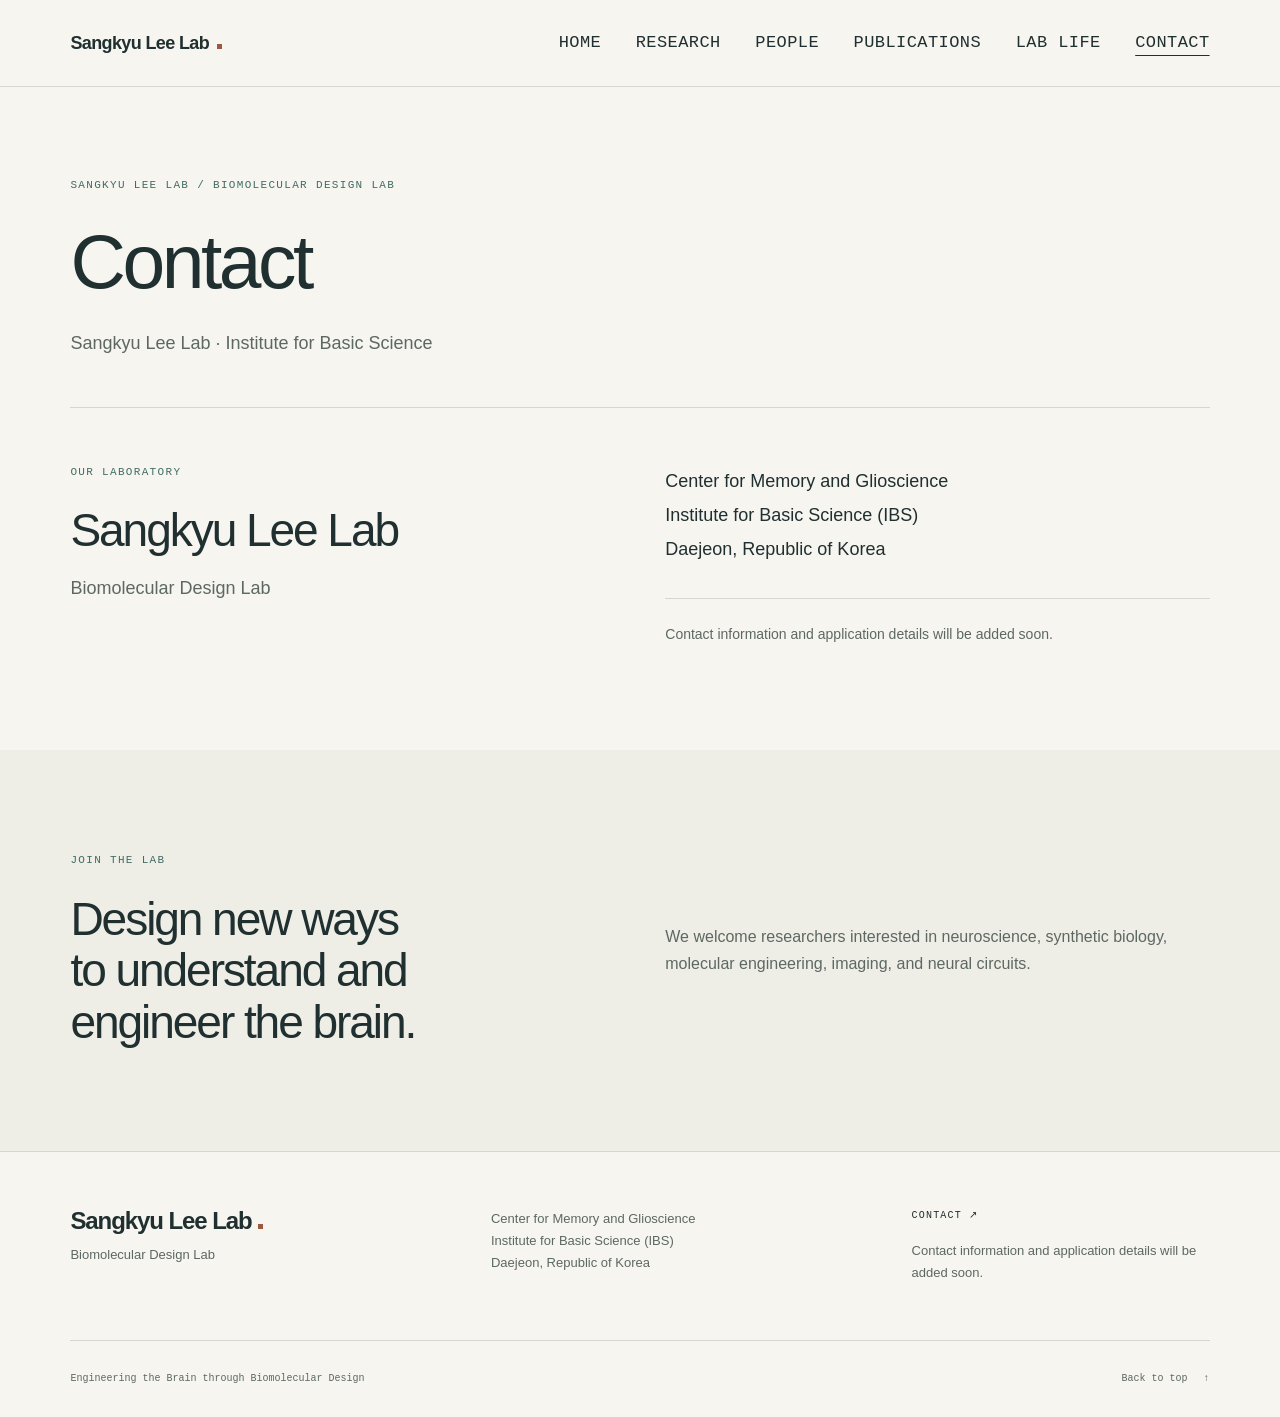
==== commit e223ec9e: "Increase navigation and selected research labels by two pixels" ====
--- a/contact.html
+++ b/contact.html
@@ -6,7 +6,7 @@
     <meta name="description" content="Sangkyu Lee Lab, Biomolecular Design Lab, Center for Memory and Glioscience, Institute for Basic Science (IBS), Daejeon, Republic of Korea.">
     <meta name="theme-color" content="#f6f5f0">
     <title>Contact | Sangkyu Lee Lab</title>
-    <link rel="stylesheet" href="css/style.css?v=20261028">
+    <link rel="stylesheet" href="css/style.css?v=20261028-reading">
   </head>
   <body id="top">
     <a class="skip-link" href="#main-content">Skip to content</a>
--- a/css/style.css
+++ b/css/style.css
@@ -60,7 +60,7 @@
 
 /* 3. Header: all anchor links stay available without JavaScript */
 .site-header { position: sticky; top: 0; z-index: 10; background: var(--paper); border-bottom: 1px solid var(--line); }
-.header-inner { display: flex; align-items: center; justify-content: space-between; gap: 2rem; min-height: 86px; }
+.header-inner { display: flex; align-items: center; justify-content: space-between; flex-wrap: wrap; gap: 0.25rem 2rem; min-height: 86px; }
 .wordmark { display: inline-flex; align-items: baseline; gap: 0.4rem; padding-block: 0.5rem; font-size: 1.125rem; font-weight: 650; line-height: 1.5; letter-spacing: -0.035em; white-space: nowrap; }
 /* The rust square marks the lab identity, its philosophy, and engineered interfaces. */
 .brand-dot { display: inline-block; width: var(--lab-mark-size); height: var(--lab-mark-size); flex-shrink: 0; margin-left: 0.1rem; background: var(--clay); }
@@ -299,7 +299,7 @@
   .hero-figure .network-art { transform: scale(1.12); transform-origin: center; }
 
   /* Desktop reading sizes; preserve the existing layout, gaps, and margins. */
-  .nav-list a { font-size: 15px; letter-spacing: 0.025em; }
+  .nav-list a { font-size: 17px; letter-spacing: 0.025em; }
   .hero-copy > .eyebrow { font-size: 14px; line-height: 1.1rem; letter-spacing: 0.06em; }
   .hero-copy > .text-link { font-size: 14px; letter-spacing: 0.035em; }
   .hero-figure figcaption { font-size: 12px; line-height: 1rem; letter-spacing: -0.01em; }
@@ -348,8 +348,8 @@
   .header-inner { flex-direction: column; align-items: flex-start; justify-content: center; gap: 0.25rem; padding-top: 0.6rem; padding-bottom: 0.35rem; }
   .wordmark { font-size: 1rem; padding: 0; }
   .header-inner nav { width: 100%; }
-  .nav-list { justify-content: space-between; gap: 0.5rem; }
-  .nav-list a { font-size: 0.625rem; letter-spacing: 0; }
+  .nav-list { display: grid; grid-template-columns: repeat(3, max-content); justify-content: space-between; gap: 0 0.5rem; }
+  .nav-list a { font-size: 0.75rem; letter-spacing: 0; }
   .hero { min-height: auto; }
   .hero-layout { grid-template-columns: 1fr; gap: 1.5rem; padding-top: 3rem; padding-bottom: 2rem; }
   .hero h1 { max-width: 38rem; font-size: clamp(2.5rem, 7.2vw, 3.75rem); }
@@ -387,7 +387,7 @@
 
 @media (max-width: 380px) {
   .nav-list { gap: 0.35rem; }
-  .nav-list a { font-size: 0.5625rem; }
+  .nav-list a { font-size: 0.6875rem; }
   .hero-copy > .eyebrow { font-size: 0.5625rem; }
   .hero h1 { font-size: 2.25rem; }
   .hero-bottom { font-size: 0.5625rem; }
@@ -422,4 +422,8 @@
   mask-composite: intersect;
   -webkit-mask-repeat: no-repeat;
   mask-repeat: no-repeat;
-}+}
+
+/* Reading sizes for the three requested Research labels and scale numbers. */
+.research-section-label { font-size: 0.8125rem; }
+.scale-index { font-size: 0.75rem; }
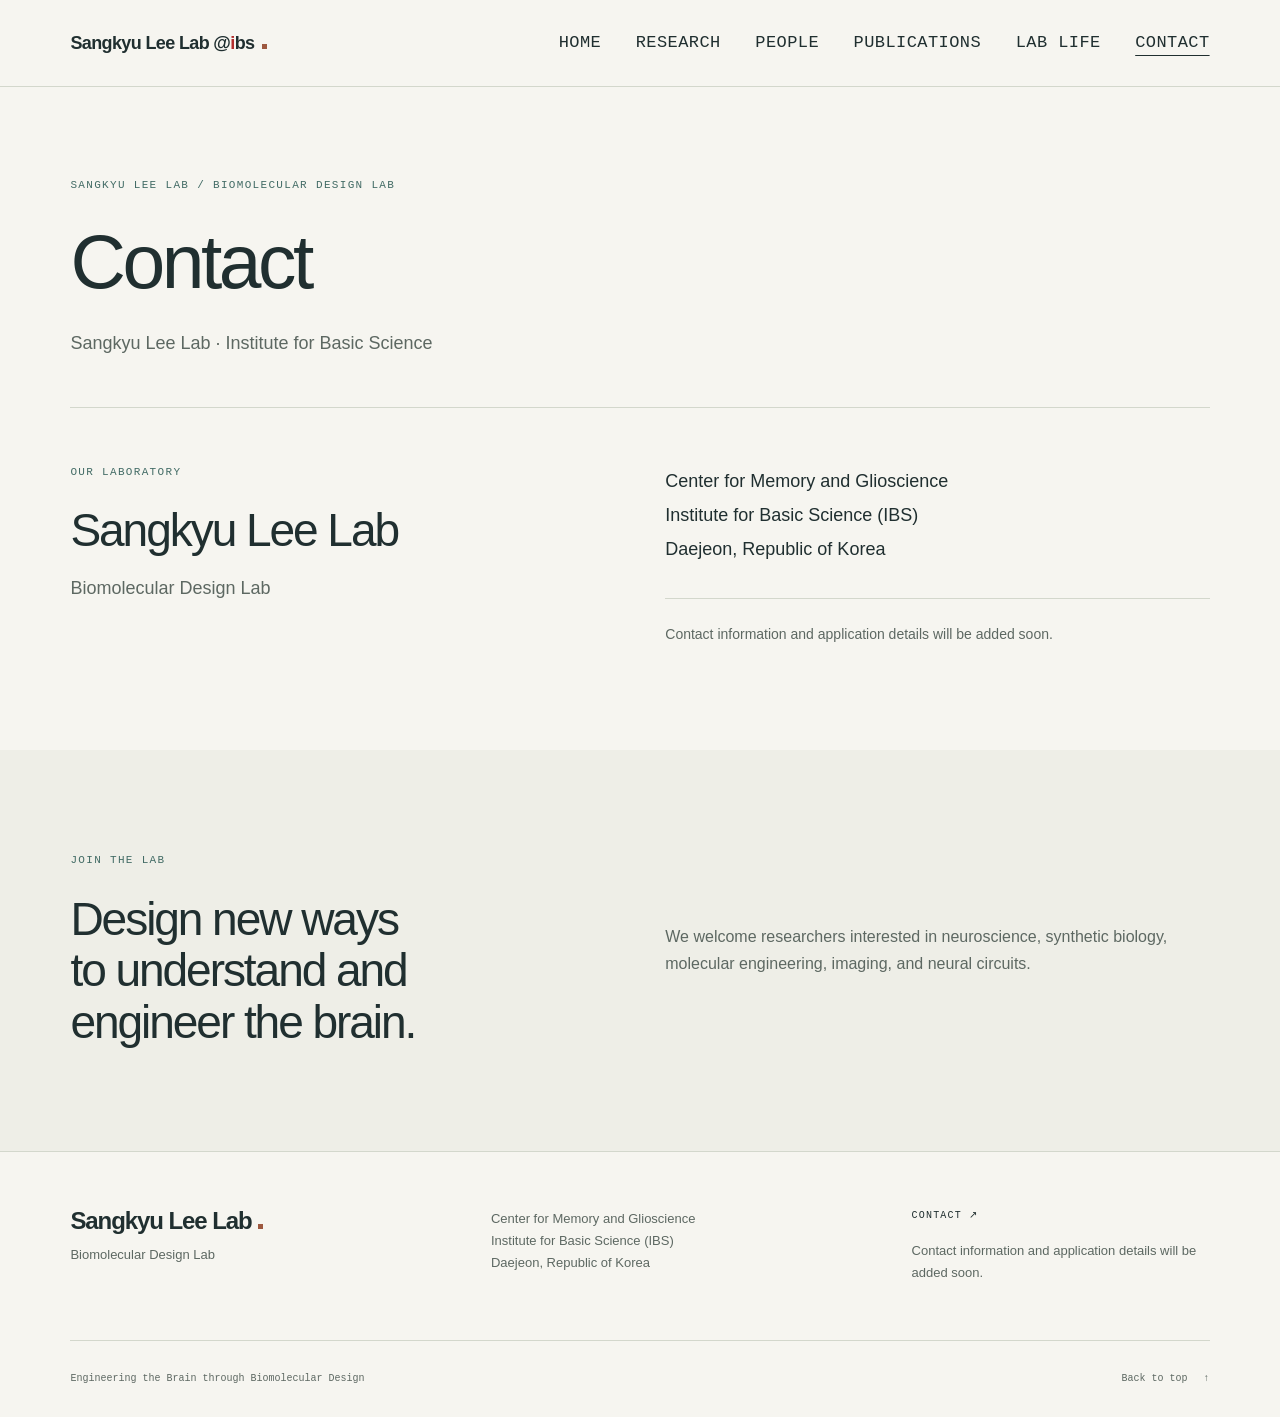
==== commit ac4f2396: "Add IBS suffix to shared header wordmark" ====
--- a/contact.html
+++ b/contact.html
@@ -6,13 +6,13 @@
     <meta name="description" content="Sangkyu Lee Lab, Biomolecular Design Lab, Center for Memory and Glioscience, Institute for Basic Science (IBS), Daejeon, Republic of Korea.">
     <meta name="theme-color" content="#f6f5f0">
     <title>Contact | Sangkyu Lee Lab</title>
-    <link rel="stylesheet" href="css/style.css?v=20261028-reading">
+    <link rel="stylesheet" href="css/style.css?v=20261030-ibs">
   </head>
   <body id="top">
     <a class="skip-link" href="#main-content">Skip to content</a>
     <header class="site-header">
       <div class="container header-inner">
-        <a class="wordmark" href="index.html" aria-label="Sangkyu Lee Lab home">Sangkyu Lee Lab<span class="brand-dot" aria-hidden="true"></span></a>
+        <a class="wordmark" href="index.html" aria-label="Sangkyu Lee Lab @ibs home"><span>Sangkyu Lee Lab @<span class="ibs-initial">i</span>bs</span><span class="brand-dot" aria-hidden="true"></span></a>
         <nav aria-label="Main navigation">
           <ul class="nav-list">
             <li><a href="index.html">Home</a></li>
--- a/css/style.css
+++ b/css/style.css
@@ -427,3 +427,31 @@
 /* Reading sizes for the three requested Research labels and scale numbers. */
 .research-section-label { font-size: 0.8125rem; }
 .scale-index { font-size: 0.75rem; }
+
+.experience-toggle { margin-top: 1rem; min-height: 44px; padding: 0.5rem 1rem; border: 1px solid var(--teal); background: transparent; color: var(--teal); font: inherit; font-size: 0.875rem; cursor: pointer; }
+.experience-toggle:hover { background: var(--paper-deep); }
+.experience-toggle:focus-visible { outline: 2px solid var(--clay); outline-offset: 4px; }
+
+/* Preserve the complete research illustrations and their embedded labels. */
+.platform-copy { min-width: 0; }
+.research-figure { margin-top: 1.5rem; }
+.research-figure img { display: block; width: 100%; height: auto; }
+.research-figure figcaption { margin-top: 0.65rem; font-family: var(--font-sans); font-size: 1rem; font-weight: 400; line-height: 1.7; overflow-wrap: anywhere; }
+.research-figure-stack { display: grid; gap: 2rem; margin-top: 2rem; }
+.research-illustration h4 { margin: 0; color: var(--olive); font-size: 1.125rem; font-weight: 500; }
+.research-illustration .research-figure { margin-top: 0.75rem; }
+
+.research-publication-links { display: flex; flex-wrap: wrap; gap: 0 1.5rem; }
+.research-publication-links .text-link { max-width: 100%; }
+.research-publication-links .text-link span { flex-shrink: 0; }
+
+@media (min-width: 761px) {
+  .research-figure img { max-width: 460px; }
+}
+
+/* Keep the publication archive close to navigation without a page banner. */
+.publication-document main > .publications-section { padding-top: 2rem; }
+
+.member-photo-placeholder { display: grid; place-items: center; background: var(--paper-deep); color: var(--muted); font-size: 0.875rem; }
+
+.wordmark .ibs-initial { color: #b32d2d; }
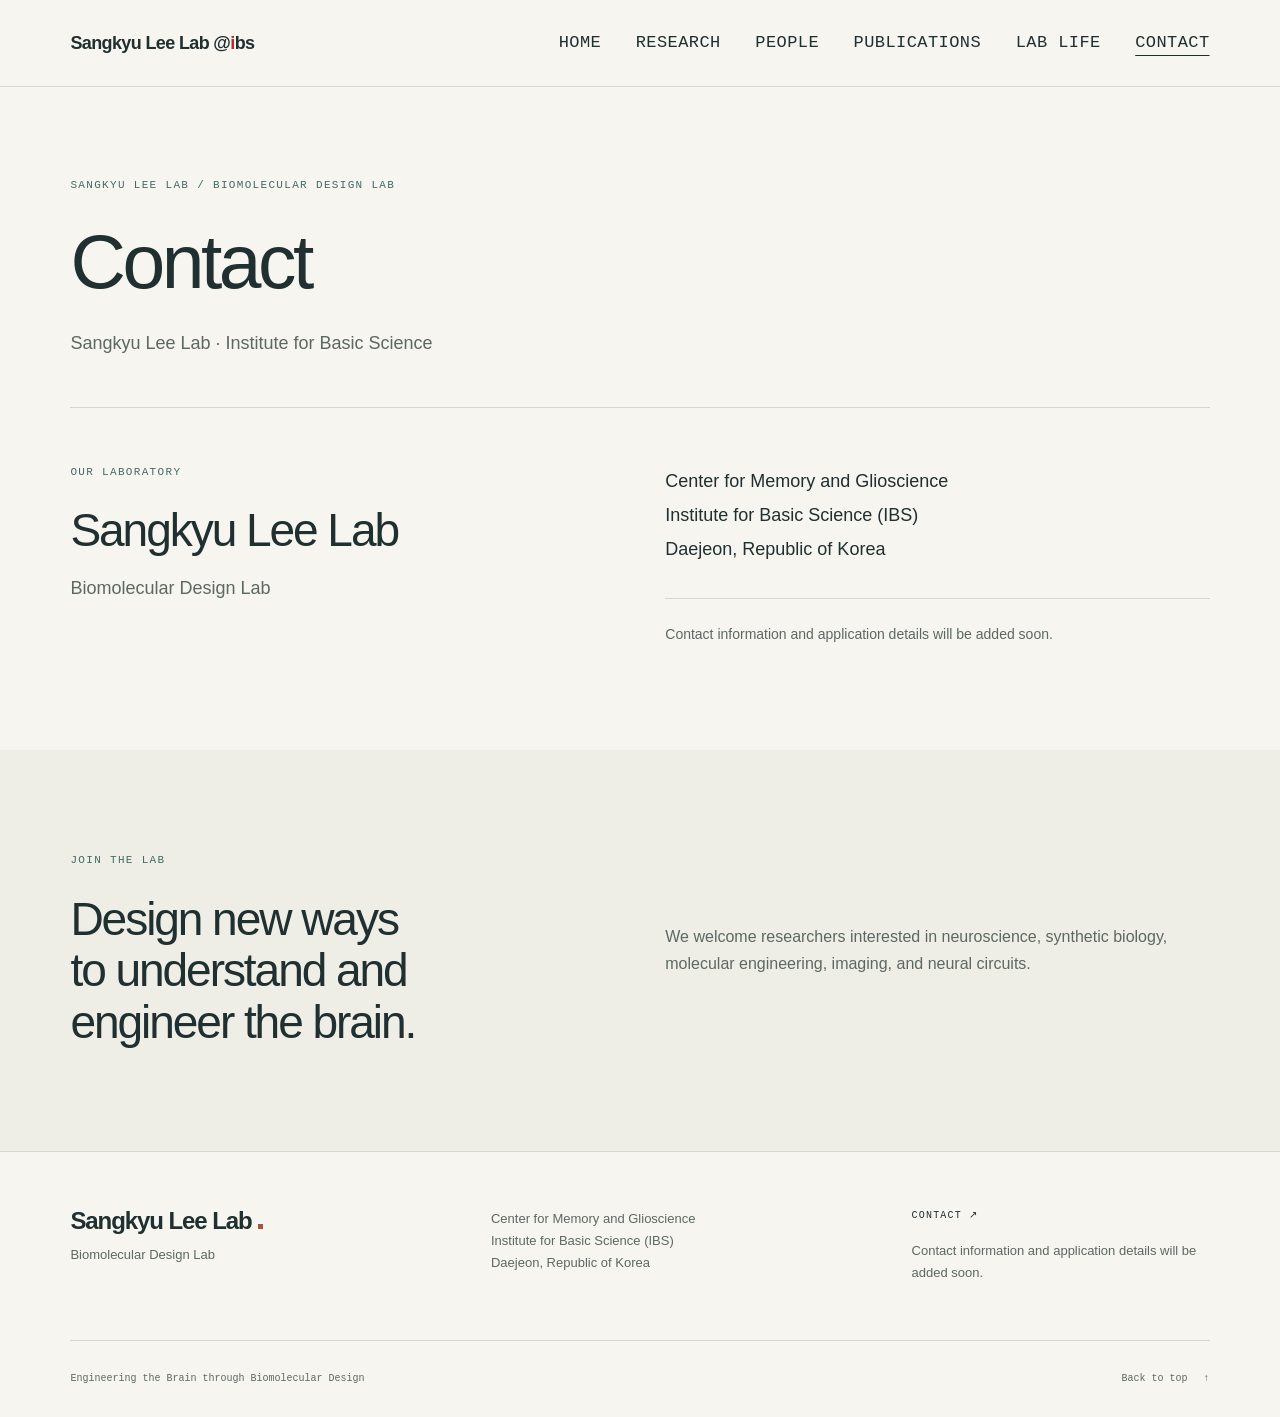
==== commit 9af5a64a: "Remove decorative square from header wordmark" ====
--- a/contact.html
+++ b/contact.html
@@ -12,7 +12,7 @@
     <a class="skip-link" href="#main-content">Skip to content</a>
     <header class="site-header">
       <div class="container header-inner">
-        <a class="wordmark" href="index.html" aria-label="Sangkyu Lee Lab @ibs home"><span>Sangkyu Lee Lab @<span class="ibs-initial">i</span>bs</span><span class="brand-dot" aria-hidden="true"></span></a>
+        <a class="wordmark" href="index.html" aria-label="Sangkyu Lee Lab @ibs home"><span>Sangkyu Lee Lab @<span class="ibs-initial">i</span>bs</span></a>
         <nav aria-label="Main navigation">
           <ul class="nav-list">
             <li><a href="index.html">Home</a></li>
